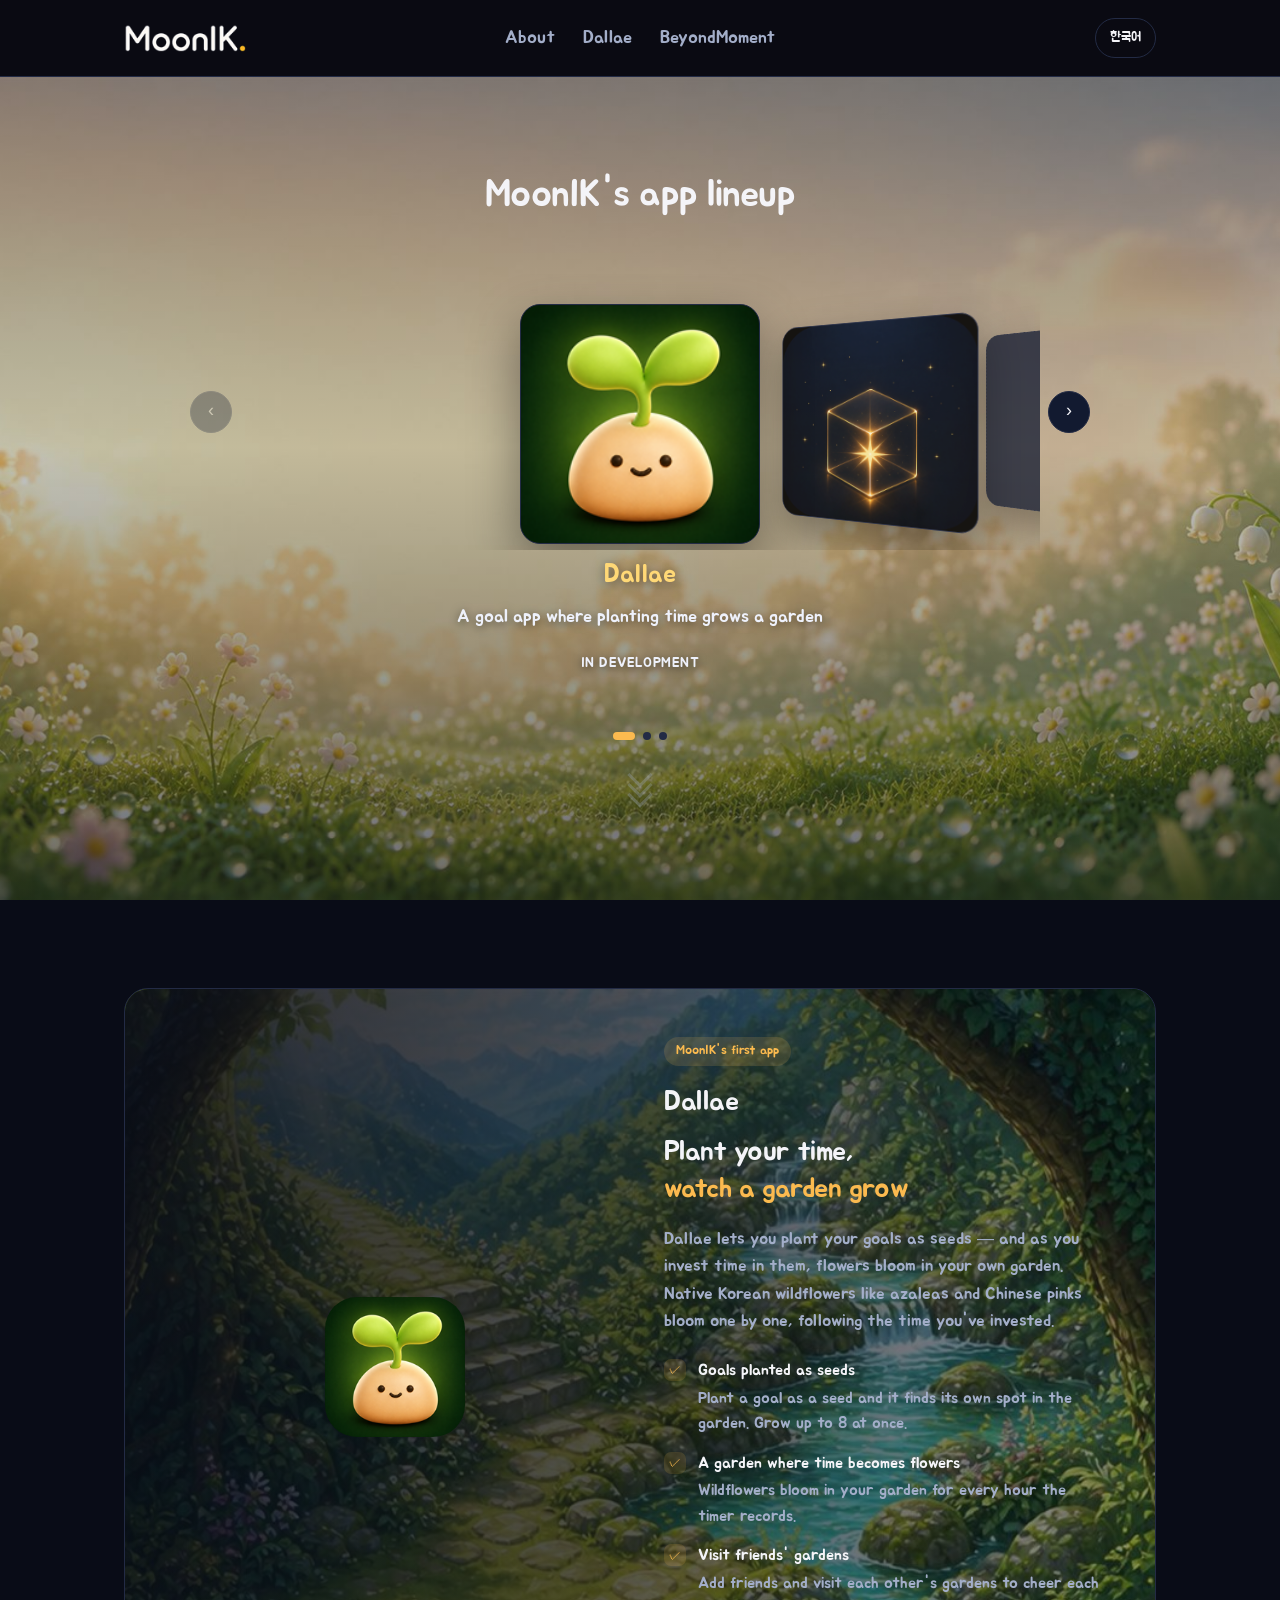
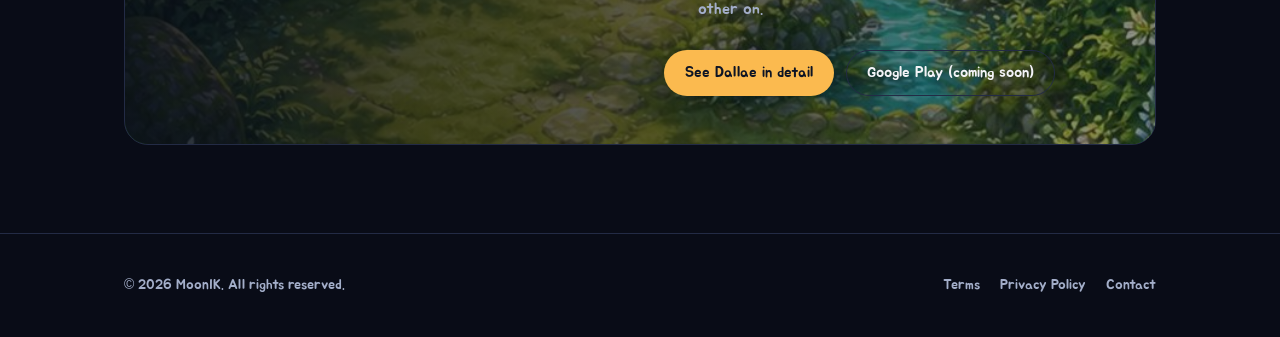
==== index.html @ 0f1bd92d "Play looping background video in the Dallae and BeyondMoment detail cards" ====
<!DOCTYPE html>
<html lang="ko">
<head>
<meta charset="UTF-8" />
<meta name="viewport" content="width=device-width, initial-scale=1.0" />
<title data-i18n-title="meta.title">MoonIK — 작은 순간이 오래 남도록</title>
<meta name="description" content="문익(MoonIK)는 사람들의 시간, 성장, 관계처럼 삶에서 소중한 것들을 위한 기술을 만듭니다. 첫 번째 서비스 '달래'를 만나보세요." data-i18n-content="meta.desc" />
<link rel="preconnect" href="https://fonts.googleapis.com" />
<link rel="preconnect" href="https://fonts.gstatic.com" crossorigin />
<link href="https://fonts.googleapis.com/css2?family=Jua&display=swap" rel="stylesheet" />
<link rel="stylesheet" href="styles.css?v=23" />
<link rel="icon" type="image/png" href="assets/favicon.png?v=2" />
<script src="i18n.js?v=7" defer></script>
</head>
<body>

<header>
  <div class="wrap">
    <nav>
      <a href="index.html" class="logo"><img src="assets/moonik-logo-nav.png" alt="MoonIK" /></a>
      <div class="nav-links">
        <a href="about.html" data-i18n="nav.about">회사 소개</a>
        <a href="dallae.html" data-i18n="nav.dallae">달래</a>
        <a href="beyondmoment.html" data-i18n="beyond.name">BeyondMoment</a>
      </div>
      <div class="nav-actions">
        <button id="lang-toggle" class="btn btn-ghost" onclick="moonikLang.toggle()">EN</button>
        <button class="nav-toggle" onclick="moonikNav.toggle()" aria-label="Menu">☰</button>
      </div>
    </nav>
  </div>
</header>

<main>
  <section id="apps">
    <div class="cf-bg cf-bg-dallae active" id="cfBgDallae"></div>
    <div class="cf-bg cf-bg-beyond" id="cfBgBeyond"></div>
    <div class="wrap">
      <div class="section-head">
        <h2 data-i18n="apps.title">MoonIK의 앱 라인업</h2>
      </div>
      <div class="cf-carousel" id="cfCarousel">
        <button class="cf-arrow cf-prev" id="cfPrev" aria-label="Previous">‹</button>
        <div class="cf-frame" id="cfFrame" tabindex="0">
          <div class="cf-track" id="cfTrack">
            <div class="cf-card" data-index="0" data-href="dallae.html">
              <img src="assets/dallae-icon.png" alt="달래" draggable="false" />
            </div>
            <div class="cf-card" data-index="1" data-href="beyondmoment.html">
              <img src="assets/beyondmoment-icon.png?v=2" alt="BeyondMoment" draggable="false" />
            </div>
            <div class="cf-card cf-card-soon" data-index="2">
              <span class="cf-q">?</span>
            </div>
          </div>
        </div>
        <button class="cf-arrow cf-next" id="cfNext" aria-label="Next">›</button>
      </div>

      <div class="cf-captions" id="cfCaptions">
        <div class="cf-caption active" data-index="0">
          <h4 data-i18n="dallae.name">달래</h4>
          <p data-i18n="dallae.tagline">시간을 심으면 정원이 자라는 목표 관리 앱</p>
          <span class="soon-tag" data-i18n="dallae.devStatus">개발 중</span>
        </div>
        <div class="cf-caption" data-index="1">
          <h4 data-i18n="beyond.name">BeyondMoment</h4>
          <p data-i18n="beyond.tagline">소중한 순간들을 타임라인으로 남기는 서비스</p>
          <span class="soon-tag" data-i18n="beyond.status">구상 중</span>
        </div>
        <div class="cf-caption" data-index="2">
          <h4 data-i18n="appcard2.title">다음 앱 준비 중</h4>
          <p data-i18n="appcard3.desc">더 많은 이야기로 곧 찾아뵐게요.</p>
          <span class="soon-tag">Coming Soon</span>
        </div>
      </div>

      <div class="cf-dots" id="cfDots">
        <button class="cf-dot active" data-index="0" aria-label="달래"></button>
        <button class="cf-dot" data-index="1" aria-label="BeyondMoment"></button>
        <button class="cf-dot" data-index="2" aria-label="Coming soon"></button>
      </div>

      <button class="cf-more" id="cfMore" aria-label="Scroll for more">
        <span></span><span></span><span></span>
      </button>
    </div>
  </section>

  <section id="dallae">
    <div class="wrap">
      <div class="flagship">
        <video class="flagship-bg-video" autoplay muted loop playsinline poster="assets/dallae-garden-bg.jpg">
          <source src="assets/dallae-main.mp4" type="video/mp4" />
        </video>
        <div class="flagship-visual">
          <img src="assets/dallae-icon.png" alt="달래 앱 아이콘" class="dallae-icon-float" style="width:140px; height:140px; border-radius:32px;" />
        </div>
        <div class="flagship-body">
          <span class="flagship-badge" data-i18n="dallae.badge">MoonIK의 첫 번째 앱</span>
          <h3 data-i18n="dallae.nameFull">달래</h3>
          <p class="flagship-headline" data-i18n="garden.headline">시간을 심으면<br /><span class="accent">정원이 자랍니다</span></p>
          <p class="desc" data-i18n="dallae.desc">달래는 이루고 싶은 목표를 씨앗으로 심고, 거기에 쏟은 시간만큼 나만의 정원에 꽃을 피우는 성장 앱입니다. 진달래, 패랭이꽃 같은 한국의 자생화가 내가 투자한 시간을 따라 하나씩 피어나요.</p>
          <div class="mini-features">
            <div class="mini-feature">
              <div class="dot">✓</div>
              <div data-i18n="feature1"><strong>씨앗으로 심는 목표</strong><span class="sub">목표를 씨앗으로 심고, 하위 목표로 가지를 뻗어나가며 정리해요.</span></div>
            </div>
            <div class="mini-feature">
              <div class="dot">✓</div>
              <div data-i18n="feature2"><strong>시간이 꽃이 되는 정원</strong><span class="sub">타이머로 기록한 시간만큼 나만의 정원에 자생화가 피어나요.</span></div>
            </div>
            <div class="mini-feature">
              <div class="dot">✓</div>
              <div data-i18n="feature3"><strong>친구의 정원 구경하기</strong><span class="sub">친구를 추가하고 서로의 성장 정원을 방문해 응원할 수 있어요.</span></div>
            </div>
          </div>
          <div class="hero-actions" style="justify-content:flex-start;">
            <a href="dallae.html" class="btn btn-primary" data-i18n="dallae.detailBtn">달래 자세히 보기</a>
            <a href="#" class="btn btn-ghost" data-i18n="dallae.playBtn">Google Play (준비 중)</a>
          </div>
        </div>
      </div>
    </div>
  </section>

  <section id="beyondmoment">
    <div class="wrap">
      <div class="flagship">
        <video class="flagship-bg-video" autoplay muted loop playsinline poster="assets/beyondmoment-bg.jpg?v=2">
          <source src="assets/beyondmoment-main.mp4" type="video/mp4" />
        </video>
        <div class="flagship-body">
          <span class="flagship-badge" data-i18n="beyond.badge">MoonIK의 두 번째 앱 · 구상 중</span>
          <h3 data-i18n="beyond.name">BeyondMoment</h3>
          <p class="flagship-headline" data-i18n="beyond.headline">순간들이 모여,<br /><span class="accent">하나의 인생이 됩니다</span></p>
          <p class="desc" data-i18n="beyond.desc">BeyondMoment는 살아가며 쌓아온 소중한 기억을 하나의 타임라인으로 엮고, 사람이 직접 확인한 중요한 기록을 블록체인 기술을 이용해 영원히 남기는 서비스를 구상하고 있습니다. 연인과 가족, 그리고 나 자신의 이야기가 시간이 지나도 사라지지 않도록 만듭니다.</p>
          <div class="mini-features">
            <div class="mini-feature">
              <div class="dot">✓</div>
              <div data-i18n="beyondFeature1"><strong>평생 쌓이는 타임라인</strong><span class="sub">연인, 가족, 나의 이야기가 하나의 타임라인으로 계속 이어져요.</span></div>
            </div>
            <div class="mini-feature">
              <div class="dot">✓</div>
              <div data-i18n="beyondFeature2"><strong>사람이 먼저 확인해요</strong><span class="sub">기록되기 전 사람이 검수해, 정말 의미 있는 기록만 남겨요.</span></div>
            </div>
            <div class="mini-feature">
              <div class="dot">✓</div>
              <div data-i18n="beyondFeature3"><strong>블록체인으로 영구 보존</strong><span class="sub">회사가 사라져도 기록은 사라지지 않도록 블록체인 기술로 남겨요.</span></div>
            </div>
          </div>
          <div class="hero-actions" style="justify-content:flex-start;">
            <a href="beyondmoment.html" class="btn btn-primary" data-i18n="beyond.detailBtn">BeyondMoment 자세히 보기</a>
            <a href="mailto:moonik.net@gmail.com" class="btn btn-ghost" data-i18n="beyond.cta1">소식 받아보기</a>
          </div>
        </div>
        <div class="flagship-visual" style="flex-direction: column; gap: 18px; padding: 28px;">
          <img src="assets/beyondmoment-icon.png?v=2" alt="BeyondMoment" style="width:72px; height:72px; border-radius:20px; flex-shrink:0; object-fit:cover;" />
          <div class="timeline-list" style="width:100%; max-width:280px; background:var(--bg); padding:2px 20px;">
            <div class="timeline-row" style="font-size:13px; padding:12px 0;"><span class="dot"></span><span data-i18n="beyondTimeline.item1">2026 — 우리가 처음 만난 날 ❤️</span></div>
            <div class="timeline-row" style="font-size:13px; padding:12px 0;"><span class="dot"></span><span data-i18n="beyondTimeline.item2">2029 — 결혼 💍</span></div>
            <div class="timeline-row final" style="font-size:13px; padding:12px 0;"><span class="dot"></span><span data-i18n="beyondTimeline.item5">2085 — We remember you.</span></div>
          </div>
        </div>
      </div>
    </div>
  </section>

</main>

<footer>
  <div class="wrap" style="display:flex; align-items:center; justify-content:space-between; flex-wrap:wrap; gap:12px; width:100%;">
    <span>© 2026 MoonIK. All rights reserved.</span>
    <div class="foot-links">
      <a href="#" data-i18n="footer.terms">이용약관</a>
      <a href="#" data-i18n="footer.privacy">개인정보처리방침</a>
      <a href="mailto:moonik.net@gmail.com" data-i18n="footer.contact">문의하기</a>
    </div>
  </div>
</footer>

<script>
  (function () {
    var carousel = document.getElementById('cfCarousel');
    if (!carousel) return;
    var frame = document.getElementById('cfFrame');
    var track = document.getElementById('cfTrack');
    var cards = Array.prototype.slice.call(track.querySelectorAll('.cf-card'));
    var captions = Array.prototype.slice.call(document.querySelectorAll('.cf-caption'));
    var dots = Array.prototype.slice.call(document.querySelectorAll('.cf-dot'));
    var prevBtn = document.getElementById('cfPrev');
    var nextBtn = document.getElementById('cfNext');
    var count = cards.length;

    var ROTATE = 42, DEPTH = 0.55, FALLOFF = 0.6, FADE = 0.12, GAP = 0.14;
    var pos = 0, target = 0, width = 0, raf = null, selected = 0;

    function clamp(p) { return Math.max(0, Math.min(count - 1, p)); }

    function paint() {
      if (!width) return;
      var pitch = width * (1 + GAP);
      cards.forEach(function (card, i) {
        var offset = i - pos;
        var distance = Math.abs(offset);
        var ramp = Math.pow(distance, FALLOFF);
        var tilt = Math.min(ROTATE * ramp, 82) * Math.sign(offset);
        card.style.transform =
          'translateX(calc(-50% + ' + (offset * pitch) + 'px)) ' +
          'translateZ(' + (-DEPTH * width * ramp) + 'px) rotateY(' + (-tilt) + 'deg)';
        card.style.opacity = String(Math.max(0, 1 - FADE * distance));
        card.style.zIndex = String(100 - Math.round(distance * 10));
      });
    }

    function updateUI() {
      captions.forEach(function (c) {
        c.classList.toggle('active', Number(c.getAttribute('data-index')) === selected);
      });
      dots.forEach(function (d, i) { d.classList.toggle('active', i === selected); });
      if (prevBtn) prevBtn.disabled = selected === 0;
      if (nextBtn) nextBtn.disabled = selected === count - 1;
      showPanel(selected);
      showBg(selected);
      if (moreBtn) moreBtn.classList.toggle('cf-more-hidden', !appPanels[selected]);
    }

    var appPanels = { 0: document.getElementById('dallae'), 1: document.getElementById('beyondmoment') };
    if (appPanels[0]) appPanels[0].classList.add('cf-fade', 'cf-visible');
    if (appPanels[1]) appPanels[1].classList.add('cf-fade');
    function showPanel(index) {
      Object.keys(appPanels).forEach(function (key) {
        var el = appPanels[key];
        if (el) el.classList.toggle('cf-visible', Number(key) === index);
      });
    }

    var bgLayers = { 0: document.getElementById('cfBgDallae'), 1: document.getElementById('cfBgBeyond') };
    function showBg(index) {
      Object.keys(bgLayers).forEach(function (key) {
        var el = bgLayers[key];
        if (el) el.classList.toggle('active', Number(key) === index);
      });
    }

    var moreBtn = document.getElementById('cfMore');
    if (moreBtn) {
      moreBtn.addEventListener('click', function () {
        var target = appPanels[selected];
        if (target) {
          target.scrollIntoView({ behavior: 'smooth', block: 'start' });
        } else {
          window.scrollBy({ top: window.innerHeight * 0.8, behavior: 'smooth' });
        }
      });
    }

    function settle(t) {
      target = clamp(t);
      var newSelected = Math.round(target);
      if (newSelected !== selected) { selected = newSelected; updateUI(); }
      if (raf !== null) cancelAnimationFrame(raf);
      function step() {
        var remaining = target - pos;
        if (Math.abs(remaining) < 0.001) { pos = target; paint(); raf = null; return; }
        pos += remaining * 0.18;
        paint();
        raf = requestAnimationFrame(step);
      }
      raf = requestAnimationFrame(step);
    }

    function goTo(index) { settle(index); }
    function nudge(by) { settle(Math.round(target) + by); }

    if (prevBtn) prevBtn.addEventListener('click', function () { nudge(-1); });
    if (nextBtn) nextBtn.addEventListener('click', function () { nudge(1); });
    dots.forEach(function (d, i) { d.addEventListener('click', function () { goTo(i); }); });

    var suppressNextClick = false;
    // Delegated on the frame, not per-card: a tilted side card's real
    // painted shape is a foreshortened quad, not its axis-aligned bounding
    // box, so a click/tap near its edge can land just outside any card
    // element (common on the smaller mobile layout). When that happens,
    // fall back to whichever card's actual rendered centre is nearest the
    // tap, instead of a generic "nudge one step" that can require several
    // taps to actually land on the card.
    frame.addEventListener('click', function (e) {
      if (suppressNextClick) { suppressNextClick = false; return; }
      var cardEl = e.target.closest && e.target.closest('.cf-card');
      var i = cardEl ? cards.indexOf(cardEl) : -1;
      if (i === -1) {
        var bestIndex = -1, bestDist = Infinity;
        cards.forEach(function (c, idx) {
          var r = c.getBoundingClientRect();
          var d = Math.abs(e.clientX - (r.left + r.width / 2));
          if (d < bestDist) { bestDist = d; bestIndex = idx; }
        });
        i = bestIndex;
      }
      if (i === -1) return;
      if (i === selected) {
        var href = cards[i].getAttribute('data-href');
        if (href) window.location.href = href;
      } else {
        goTo(i);
      }
    });

    frame.addEventListener('keydown', function (e) {
      if (e.key === 'ArrowLeft') nudge(-1);
      if (e.key === 'ArrowRight') nudge(1);
    });

    var drag = null;
    frame.addEventListener('pointerdown', function (e) {
      if (raf !== null) { cancelAnimationFrame(raf); raf = null; }
      // Capture is deferred to the first real move (see pointermove below) --
      // capturing here would route the click event to the frame instead of
      // whichever card is under the cursor, breaking click-to-navigate.
      target = pos;
      drag = { id: e.pointerId, x: e.clientX, startPos: pos, v: 0, t: performance.now(), moved: false };
    });
    frame.addEventListener('pointermove', function (e) {
      if (!drag || drag.id !== e.pointerId || !width) return;
      var pitch = width * (1 + GAP);
      var now = performance.now();
      var prevPos = pos;
      if (!drag.moved && Math.abs(e.clientX - drag.x) > 8) {
        drag.moved = true;
        frame.setPointerCapture(drag.id);
      }
      if (!drag.moved) return; // still within click tolerance; don't move the carousel yet
      pos = clamp(drag.startPos - (e.clientX - drag.x) / pitch);
      drag.v = (pos - prevPos) / Math.max(now - drag.t, 1) * 1000;
      drag.t = now;
      var newSelected = Math.round(pos);
      if (newSelected !== selected) { selected = newSelected; updateUI(); }
      paint();
    });
    function endDrag(e) {
      if (!drag || drag.id !== e.pointerId) return;
      var v = drag.v;
      var wasMoved = drag.moved;
      var startPos = drag.startPos;
      drag = null;
      if (wasMoved) {
        var carried = Math.max(-1, Math.min(1, v * 0.15));
        var targetPos = pos + carried;
        // A real tap on a touchscreen almost always carries a few px of
        // jitter, which is enough to cross the 8px threshold above and
        // mark this as "moved" -- but it shouldn't cross into a
        // different card. Only suppress the trailing click if the drag
        // actually changed which card would end up centered; otherwise
        // a normal tap on an already-centered card would silently do
        // nothing on mobile.
        if (Math.round(targetPos) !== Math.round(startPos)) {
          suppressNextClick = true;
        }
        settle(Math.round(targetPos));
      }
    }
    frame.addEventListener('pointerup', endDrag);
    frame.addEventListener('pointercancel', endDrag);

    function measure() {
      width = cards[0].offsetWidth;
      paint();
    }
    measure();
    window.addEventListener('resize', measure);
    if ('ResizeObserver' in window) new ResizeObserver(measure).observe(carousel);

    updateUI();
  })();
</script>

</body>
</html>
---- styles.css ----
:root {
  --bg: #090c17;
  --bg-soft: #121a30;
  --text: #f4f4f8;
  --text-dim: #a3aec9;
  --accent: #fbba4f;
  --accent-soft: #fbba4f26;
  --accent2: #7c93d6;
  --border: #232b45;
  --radius: 16px;
  font-family: "Jua", "Pretendard", "Apple SD Gothic Neo", -apple-system, BlinkMacSystemFont, "Segoe UI", Roboto, sans-serif;
}
* { box-sizing: border-box; margin: 0; padding: 0; }
html, body { background: var(--bg); color: var(--text); scroll-behavior: smooth; overflow-x: clip; }
body { line-height: 1.6; }
a { color: inherit; text-decoration: none; }
strong, b { font-weight: 400; }
img { max-width: 100%; display: block; }

.wrap { max-width: 1080px; margin: 0 auto; padding: 0 24px; }

header {
  position: sticky; top: 0; z-index: 10;
  background: rgba(11,11,18,0.85);
  backdrop-filter: blur(8px);
  border-bottom: 1px solid var(--border);
}
nav {
  display: grid; grid-template-columns: 1fr auto 1fr; align-items: center; gap: 16px;
  padding: 18px 0;
  position: relative;
}
.logo { justify-self: start; font-weight: 400; font-size: 20px; letter-spacing: -0.02em; display: flex; align-items: center; gap: 8px; }
.logo span { color: var(--accent); }
.logo img { height: 28px; width: auto; display: block; }
.nav-links { justify-self: center; display: flex; gap: 28px; font-size: 18px; color: var(--text-dim); }
.nav-links a:hover { color: var(--text); }
.nav-links a.nav-active { color: var(--accent); font-size: 21px; }
.nav-toggle {
  display: none;
  flex: 0 0 auto;
  background: none; border: 1px solid var(--border); border-radius: 10px;
  color: var(--text); font-size: 18px; line-height: 1;
  width: 38px; height: 38px; align-items: center; justify-content: center;
  cursor: pointer; font-family: inherit;
}
.nav-actions { justify-self: end; display: flex; align-items: center; gap: 10px; flex: 0 0 auto; }
#lang-toggle { padding: 8px 14px; font-size: 13px; flex: 0 0 auto; height: 40px; }
.nav-back { height: 40px; }
.btn {
  display: inline-flex; align-items: center; gap: 8px;
  padding: 10px 20px; border-radius: 999px;
  font-size: 15px; font-weight: 400;
  font-family: inherit;
  border: 1px solid transparent;
  background: none;
  cursor: pointer;
}
.btn-primary { background: var(--accent); color: #0d1424; }
.btn-primary:hover { opacity: 0.9; }
.btn-ghost { border-color: var(--border); color: var(--text); }
.btn-ghost:hover { border-color: var(--accent); }

.hero {
  padding: 120px 0 90px;
  text-align: center;
}
.badge {
  display: inline-block; margin-bottom: 24px;
  padding: 6px 14px; border-radius: 999px;
  background: var(--accent-soft); color: var(--accent);
  font-size: 14px; font-weight: 400;
}
.hero h1 {
  font-size: clamp(32px, 6vw, 56px);
  font-weight: 400; letter-spacing: -0.03em;
  margin-bottom: 20px;
}
.hero h1 .accent { color: var(--accent); }
.page-title { font-size: 34px; font-weight: 400; color: var(--text); margin-bottom: 16px; }
.hero p {
  max-width: 560px; margin: 0 auto 36px;
  color: var(--text-dim); font-size: 19px;
}
.hero-actions { display: flex; gap: 12px; justify-content: center; flex-wrap: wrap; }
.btn-lg { padding: 14px 28px; font-size: 16px; }

section { padding: 88px 0; }
.section-head { text-align: center; max-width: 560px; margin: 0 auto 48px; }
.section-head .eyebrow {
  color: var(--accent); font-weight: 400; font-size: 14px;
  text-transform: uppercase; letter-spacing: 0.08em; margin-bottom: 12px; display: block;
}
.section-head h2 { font-size: clamp(26px, 4.4vw, 38px); font-weight: 400; letter-spacing: -0.02em; margin-bottom: 12px; }
.section-head p { color: var(--text-dim); font-size: 18px; }

/* Flagship app card */
.flagship {
  position: relative;
  display: grid; grid-template-columns: 1fr 1fr; gap: 48px; align-items: center;
  border: 1px solid var(--border);
  border-radius: 24px; padding: 48px;
  overflow: hidden;
  background-size: cover; background-position: center;
}
.flagship::before {
  content: ""; position: absolute; inset: 0; z-index: 1;
  background: linear-gradient(100deg, rgba(9,12,23,0.88) 0%, rgba(9,12,23,0.72) 45%, rgba(9,12,23,0.42) 100%);
}
.flagship > .flagship-visual, .flagship > .flagship-body { position: relative; z-index: 2; }
.flagship-bg-video {
  position: absolute; inset: 0; width: 100%; height: 100%;
  object-fit: cover; z-index: 0;
}
#dallae .flagship { background-image: url("assets/dallae-garden-bg.jpg"); }
#beyondmoment .flagship { background-image: url("assets/beyondmoment-bg.jpg?v=2"); }
.flagship-visual {
  height: 320px; border-radius: 18px;
  display: flex; align-items: center; justify-content: center;
  color: var(--text-dim); font-size: 15px;
  overflow: hidden;
}
.app-icon {
  width: 56px; height: 56px; border-radius: 16px;
  background: linear-gradient(135deg, var(--accent), var(--accent2));
  display: flex; align-items: center; justify-content: center;
  font-weight: 400; font-size: 22px; color: #0b0b12;
  margin-bottom: 20px;
}
.flagship-badge {
  display: inline-block; margin-bottom: 14px;
  padding: 4px 12px; border-radius: 999px;
  background: var(--accent-soft); color: var(--accent);
  font-size: 13px; font-weight: 400;
}
.flagship-body h3 { font-size: 28px; font-weight: 400; margin-bottom: 10px; letter-spacing: -0.01em; color: var(--text); }
.flagship-body .tagline { color: var(--accent2); font-weight: 400; font-size: 17px; margin-bottom: 16px; }
.flagship-headline { font-size: 28px; font-weight: 400; line-height: 1.3; letter-spacing: -0.02em; margin: 0 0 18px; }
.flagship-headline .accent { color: var(--accent); }
.flagship-body p.desc { color: var(--text-dim); font-size: 17px; margin-bottom: 24px; }

.mini-features { display: flex; flex-direction: column; gap: 14px; margin-bottom: 28px; }
.mini-feature { display: flex; gap: 12px; align-items: flex-start; font-size: 16px; }
.mini-feature .dot {
  width: 22px; height: 22px; border-radius: 7px; flex-shrink: 0;
  background: var(--accent-soft); color: var(--accent);
  display: flex; align-items: center; justify-content: center; font-size: 12px; margin-top: 1px;
}
.mini-feature strong { display: block; margin-bottom: 2px; }
.mini-feature span.sub { color: var(--text-dim); }

/* Apps grid */
.apps-grid {
  display: grid; grid-template-columns: repeat(3, 1fr); gap: 20px;
}
.app-card {
  background: var(--bg-soft); border: 1px solid var(--border);
  border-radius: var(--radius); padding: 28px;
  display: flex; flex-direction: column; gap: 6px;
}
.app-card.soon { opacity: 0.6; border-style: dashed; }
.app-card .app-icon-sm {
  width: 64px; height: 64px; border-radius: 18px;
  background: var(--accent-soft); color: var(--accent);
  display: flex; align-items: center; justify-content: center;
  font-size: 30px; font-weight: 400; margin-bottom: 16px;
}
.app-card h4 { font-size: 22px; font-weight: 400; }
.app-card p { color: var(--text-dim); font-size: 15px; }
.soon-tag {
  display: inline-block; margin-top: 10px;
  font-size: 14px; font-weight: 400; letter-spacing: 0.04em;
  color: var(--text-dim); text-transform: uppercase;
}

/* Coverflow app carousel */
.cf-carousel {
  --cf-card: clamp(150px, 30vw, 240px);
  position: relative; max-width: 900px; margin: 0 auto; display: flex; align-items: center; gap: 8px;
}
.cf-frame {
  flex: 1 1 auto; overflow: hidden; padding: 30px 0 6px;
  cursor: grab; outline: none; touch-action: pan-y;
  perspective: calc(var(--cf-card) * 3);
}
.cf-frame:active { cursor: grabbing; }
.cf-track {
  position: relative; height: var(--cf-card);
  transform-style: preserve-3d;
}
.cf-card {
  position: absolute; left: 50%; top: 0;
  width: var(--cf-card); aspect-ratio: 1 / 1;
  border-radius: 20px; overflow: hidden;
  background: var(--bg-soft); border: 1px solid var(--border);
  box-shadow: 0 20px 50px rgba(0,0,0,0.4);
  will-change: transform; cursor: pointer;
  display: flex; align-items: center; justify-content: center;
}
.cf-card img { width: 100%; height: 100%; object-fit: cover; user-select: none; pointer-events: none; }
.cf-card-soon { border-style: dashed; opacity: 0.75; }
.cf-card-soon .cf-q { font-size: calc(var(--cf-card) * 0.26); color: var(--text-dim); }
.cf-arrow {
  flex: 0 0 auto; width: 42px; height: 42px; border-radius: 50%;
  border: 1px solid var(--border); background: var(--bg-soft); color: var(--text);
  font-size: 18px; font-family: inherit; cursor: pointer;
  display: flex; align-items: center; justify-content: center; z-index: 200;
}
.cf-arrow:hover:not(:disabled) { border-color: var(--accent); color: var(--accent); }
.cf-arrow:disabled { opacity: 0.3; cursor: default; }
.cf-captions {
  position: relative; max-width: 460px; margin: 4px auto 0; text-align: center; min-height: 118px;
}
html[lang="en"] .cf-captions {
  min-height: 160px;
}
.cf-caption {
  position: absolute; inset: 0;
  opacity: 0; transform: translateY(6px); transition: opacity 0.35s, transform 0.35s;
  pointer-events: none;
}
.cf-caption.active { opacity: 1; transform: none; pointer-events: auto; }
.cf-caption h4 { font-size: 26px; font-weight: 400; margin-bottom: 8px; color: #ffd876; text-shadow: 0 2px 12px rgba(0,0,0,0.5); }
.cf-caption p { font-size: 18px; color: #eef1fb; margin-bottom: 10px; text-shadow: 0 2px 10px rgba(0,0,0,0.5); }
.cf-captions .soon-tag { color: #eef1fb; text-shadow: 0 2px 8px rgba(0,0,0,0.55); }
.cf-dots { display: flex; align-items: center; justify-content: center; gap: 8px; margin-top: 18px; }
.cf-dot {
  width: 8px; height: 8px; border-radius: 999px; background: var(--border);
  border: none; padding: 0; cursor: pointer; transition: width 0.3s, background 0.3s;
}
.cf-dot.active { background: var(--accent); width: 22px; }
.cf-more {
  display: flex; flex-direction: column; align-items: center; gap: 0;
  margin: 26px auto 0; padding: 8px; background: none; border: none; cursor: pointer;
}
.cf-more span {
  width: 18px; height: 18px; margin-top: -8px;
  border-right: 3px solid var(--text-dim); border-bottom: 3px solid var(--text-dim);
  transform: rotate(45deg);
  opacity: 0.3;
  animation: cf-more-bounce 1.6s ease-in-out infinite;
}
.cf-more span:nth-child(1) { animation-delay: 0s; }
.cf-more span:nth-child(2) { animation-delay: 0.15s; }
.cf-more span:nth-child(3) { animation-delay: 0.3s; }
.cf-more:hover span { border-color: var(--accent); }
.cf-more-hidden { display: none; }
@keyframes cf-more-bounce {
  0%, 100% { opacity: 0.25; transform: translateY(0) rotate(45deg); }
  50% { opacity: 1; transform: translateY(5px) rotate(45deg); }
}
#apps { position: relative; overflow: hidden; }
#apps > .wrap { position: relative; z-index: 1; }
.cf-bg {
  position: absolute; inset: 0;
  background-size: cover; background-position: center;
  opacity: 0;
  transition: opacity 0.9s ease;
  z-index: 0;
}
.cf-bg::after {
  content: ""; position: absolute; inset: 0;
  background: linear-gradient(180deg, rgba(9,12,23,0.46) 0%, rgba(9,12,23,0.24) 45%, rgba(9,12,23,0.6) 100%);
}
.cf-bg.active { opacity: 1; }
.cf-bg-dallae { background-image: url("assets/dallae-hero-bg.jpg"); }
.cf-bg-beyond { background-image: url("assets/beyondmoment-bg.jpg?v=2"); }

#dallae.cf-fade, #beyondmoment.cf-fade {
  box-sizing: border-box;
  overflow: hidden;
  max-height: 0;
  padding-top: 0;
  padding-bottom: 0;
  opacity: 0;
  transform: translateY(24px);
  transition: opacity 0.5s ease, transform 0.5s ease, max-height 0.6s ease, padding 0.6s ease;
}
#dallae.cf-fade.cf-visible, #beyondmoment.cf-fade.cf-visible {
  max-height: 3000px;
  padding-top: 88px;
  padding-bottom: 88px;
  opacity: 1;
  transform: none;
}
@media (max-width: 780px) {
  .cf-arrow { display: none; }
}

/* Feature cards (used on detail pages) */
.features {
  display: grid; grid-template-columns: repeat(3, 1fr); gap: 20px;
}
.feature-card {
  background: var(--bg-soft); border: 1px solid var(--border);
  border-radius: var(--radius); padding: 28px;
}
.feature-icon {
  width: 44px; height: 44px; border-radius: 12px;
  background: var(--accent-soft); color: var(--accent);
  display: flex; align-items: center; justify-content: center;
  font-size: 20px; margin-bottom: 18px;
}
.feature-card h3 { font-size: 19px; font-weight: 400; margin-bottom: 8px; }
.feature-card p { color: var(--text-dim); font-size: 16px; }

/* Step flow (used on detail pages) */
.steps {
  display: grid; grid-template-columns: repeat(4, 1fr); gap: 24px;
}
.step { text-align: center; }
.step-num {
  width: 40px; height: 40px; border-radius: 50%;
  border: 1px solid var(--accent); color: var(--accent);
  display: flex; align-items: center; justify-content: center;
  font-weight: 400; margin: 0 auto 16px;
}
.step h3 { font-size: 18px; font-weight: 400; margin-bottom: 8px; }
.step p { color: var(--text-dim); font-size: 16px; }

.about {
  text-align: center; max-width: 640px; margin: 0 auto;
}
.about p { color: var(--text-dim); font-size: 18px; }

.cta {
  text-align: center;
  background: linear-gradient(135deg, #7c6cff22, #38e0d022);
  border: 1px solid var(--border);
  border-radius: 24px;
  padding: 72px 24px;
}
.cta h2 { font-size: clamp(26px, 4.4vw, 38px); font-weight: 400; margin-bottom: 12px; }
.cta p { color: var(--text-dim); font-size: 18px; margin-bottom: 28px; }

.timeline-list {
  max-width: 640px; margin: 0 auto;
  background: var(--bg-soft); border: 1px solid var(--border);
  border-radius: 18px; padding: 4px 28px;
}
.timeline-row {
  display: flex; align-items: flex-start; gap: 14px;
  padding: 16px 0; border-bottom: 1px solid var(--border);
  font-size: 17px;
}
.timeline-row:last-child { border-bottom: none; }
.timeline-row .dot {
  width: 8px; height: 8px; border-radius: 50%; background: var(--accent);
  flex-shrink: 0; margin-top: 7px;
}
.timeline-row.final { color: var(--text-dim); font-style: italic; }
.timeline-row.final .dot { background: var(--accent2); }
.timeline-row .note {
  display: block; font-size: 13px; color: var(--text-dim);
  margin-top: 4px; font-style: normal;
}

@keyframes dallae-float {
  0%, 100% { transform: translateY(0) rotate(-1deg); }
  50% { transform: translateY(-12px) rotate(1deg); }
}
.dallae-icon-float { animation: dallae-float 3.4s ease-in-out infinite; }
@media (prefers-reduced-motion: reduce) {
  .dallae-icon-float { animation: none; }
}

footer {
  border-top: 1px solid var(--border);
  padding: 40px 0; color: var(--text-dim); font-size: 14px;
  display: flex; align-items: center; justify-content: space-between; flex-wrap: wrap; gap: 12px;
}
footer .foot-links { display: flex; gap: 20px; }
footer a:hover { color: var(--text); }

@media (max-width: 780px) {
  nav { display: flex; justify-content: space-between; }
  .nav-toggle { display: flex; }
  .nav-cta { display: none; }
  .logo { font-size: 17px; gap: 4px; }
  .nav-actions { gap: 6px; }
  #lang-toggle { padding: 6px 10px; font-size: 12px; height: 32px; }
  .nav-back { padding: 6px 10px; font-size: 12px; height: 32px; }
  .nav-links {
    display: none;
    position: absolute; top: 100%; left: 0; right: 0;
    flex-direction: column; gap: 0;
    background: var(--bg-soft); border-bottom: 1px solid var(--border);
    padding: 4px 24px 12px;
  }
  .nav-links.open { display: flex; }
  .nav-links a { padding: 12px 0; border-top: 1px solid var(--border); }
  .flagship { grid-template-columns: 1fr; padding: 28px; }
  .flagship::before {
    background: linear-gradient(180deg, rgba(9,12,23,0.5) 0%, rgba(9,12,23,0.72) 55%, rgba(9,12,23,0.9) 100%);
  }
  #beyondmoment .flagship-visual { order: -1; }
  .apps-grid { grid-template-columns: 1fr; }
  .features { grid-template-columns: 1fr; }
  .steps { grid-template-columns: repeat(2, 1fr); }
  .hero { padding: 88px 0 64px; }
  html[lang="en"] .cf-captions { min-height: 190px; }
}
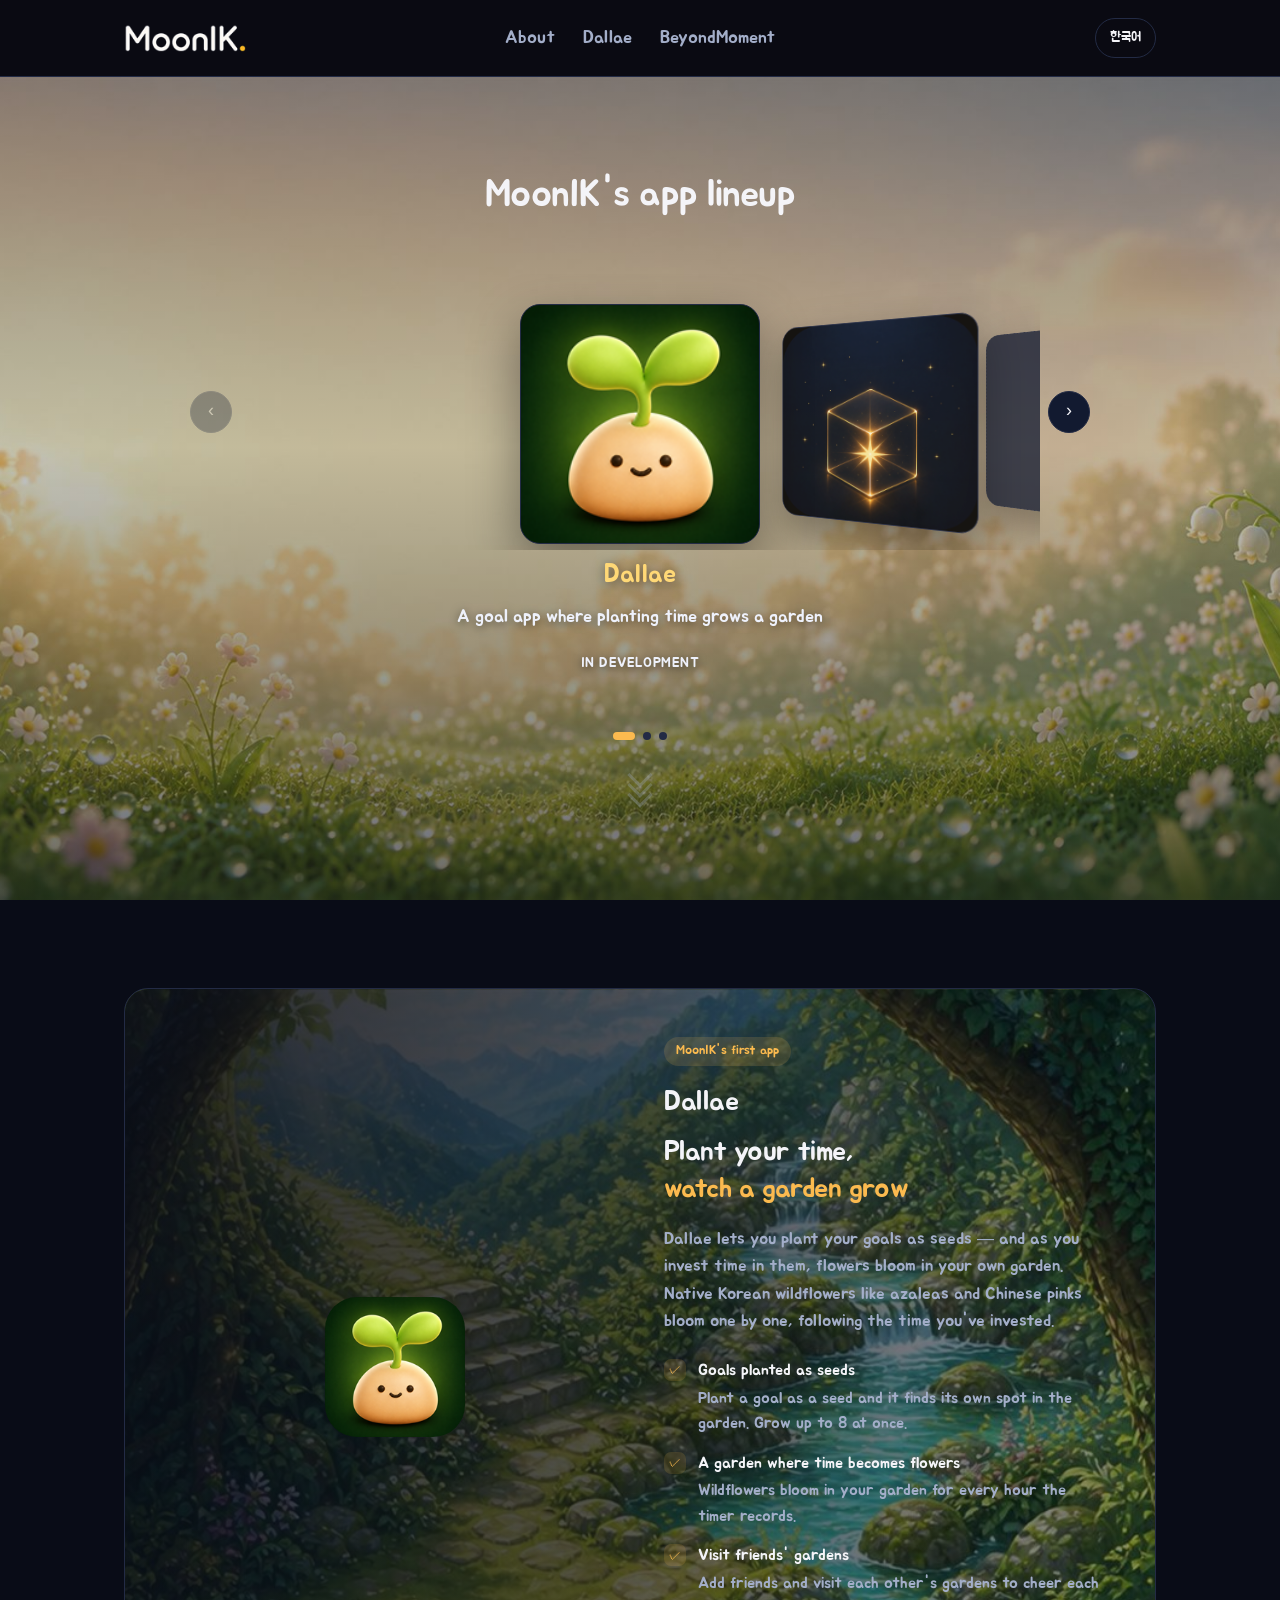
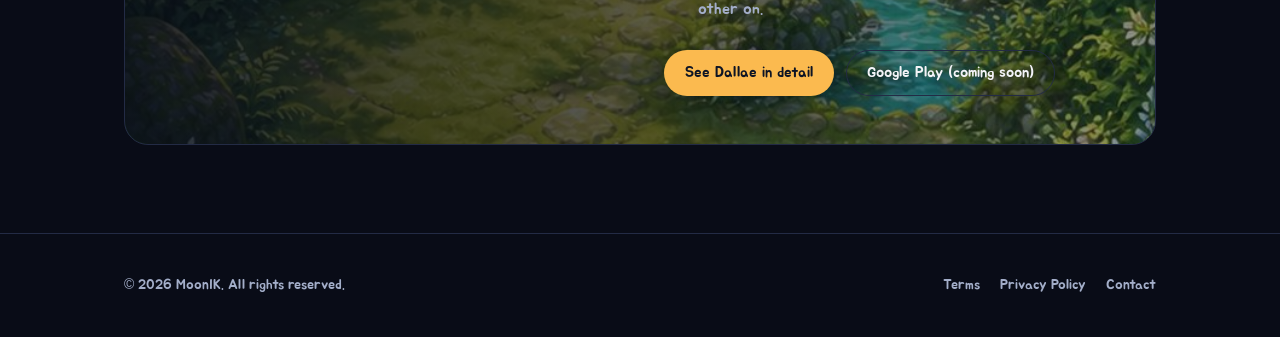
==== commit 74899ad8: "Move background video to the carousel section instead of the detail cards" ====
--- a/index.html
+++ b/index.html
@@ -8,7 +8,7 @@
 <link rel="preconnect" href="https://fonts.googleapis.com" />
 <link rel="preconnect" href="https://fonts.gstatic.com" crossorigin />
 <link href="https://fonts.googleapis.com/css2?family=Jua&display=swap" rel="stylesheet" />
-<link rel="stylesheet" href="styles.css?v=23" />
+<link rel="stylesheet" href="styles.css?v=24" />
 <link rel="icon" type="image/png" href="assets/favicon.png?v=2" />
 <script src="i18n.js?v=7" defer></script>
 </head>
@@ -33,8 +33,16 @@
 
 <main>
   <section id="apps">
-    <div class="cf-bg cf-bg-dallae active" id="cfBgDallae"></div>
-    <div class="cf-bg cf-bg-beyond" id="cfBgBeyond"></div>
+    <div class="cf-bg cf-bg-dallae active" id="cfBgDallae">
+      <video autoplay muted loop playsinline poster="assets/dallae-hero-bg.jpg">
+        <source src="assets/dallae-main.mp4" type="video/mp4" />
+      </video>
+    </div>
+    <div class="cf-bg cf-bg-beyond" id="cfBgBeyond">
+      <video autoplay muted loop playsinline poster="assets/beyondmoment-bg.jpg?v=2">
+        <source src="assets/beyondmoment-main.mp4" type="video/mp4" />
+      </video>
+    </div>
     <div class="wrap">
       <div class="section-head">
         <h2 data-i18n="apps.title">MoonIK의 앱 라인업</h2>
@@ -90,9 +98,6 @@
   <section id="dallae">
     <div class="wrap">
       <div class="flagship">
-        <video class="flagship-bg-video" autoplay muted loop playsinline poster="assets/dallae-garden-bg.jpg">
-          <source src="assets/dallae-main.mp4" type="video/mp4" />
-        </video>
         <div class="flagship-visual">
           <img src="assets/dallae-icon.png" alt="달래 앱 아이콘" class="dallae-icon-float" style="width:140px; height:140px; border-radius:32px;" />
         </div>
@@ -127,9 +132,6 @@
   <section id="beyondmoment">
     <div class="wrap">
       <div class="flagship">
-        <video class="flagship-bg-video" autoplay muted loop playsinline poster="assets/beyondmoment-bg.jpg?v=2">
-          <source src="assets/beyondmoment-main.mp4" type="video/mp4" />
-        </video>
         <div class="flagship-body">
           <span class="flagship-badge" data-i18n="beyond.badge">MoonIK의 두 번째 앱 · 구상 중</span>
           <h3 data-i18n="beyond.name">BeyondMoment</h3>
--- a/styles.css
+++ b/styles.css
@@ -104,14 +104,10 @@
   background-size: cover; background-position: center;
 }
 .flagship::before {
-  content: ""; position: absolute; inset: 0; z-index: 1;
+  content: ""; position: absolute; inset: 0; z-index: 0;
   background: linear-gradient(100deg, rgba(9,12,23,0.88) 0%, rgba(9,12,23,0.72) 45%, rgba(9,12,23,0.42) 100%);
 }
-.flagship > .flagship-visual, .flagship > .flagship-body { position: relative; z-index: 2; }
-.flagship-bg-video {
-  position: absolute; inset: 0; width: 100%; height: 100%;
-  object-fit: cover; z-index: 0;
-}
+.flagship > * { position: relative; z-index: 1; }
 #dallae .flagship { background-image: url("assets/dallae-garden-bg.jpg"); }
 #beyondmoment .flagship { background-image: url("assets/beyondmoment-bg.jpg?v=2"); }
 .flagship-visual {
@@ -257,6 +253,11 @@
   opacity: 0;
   transition: opacity 0.9s ease;
   z-index: 0;
+}
+.cf-bg video {
+  position: absolute; inset: 0;
+  width: 100%; height: 100%;
+  object-fit: cover;
 }
 .cf-bg::after {
   content: ""; position: absolute; inset: 0;
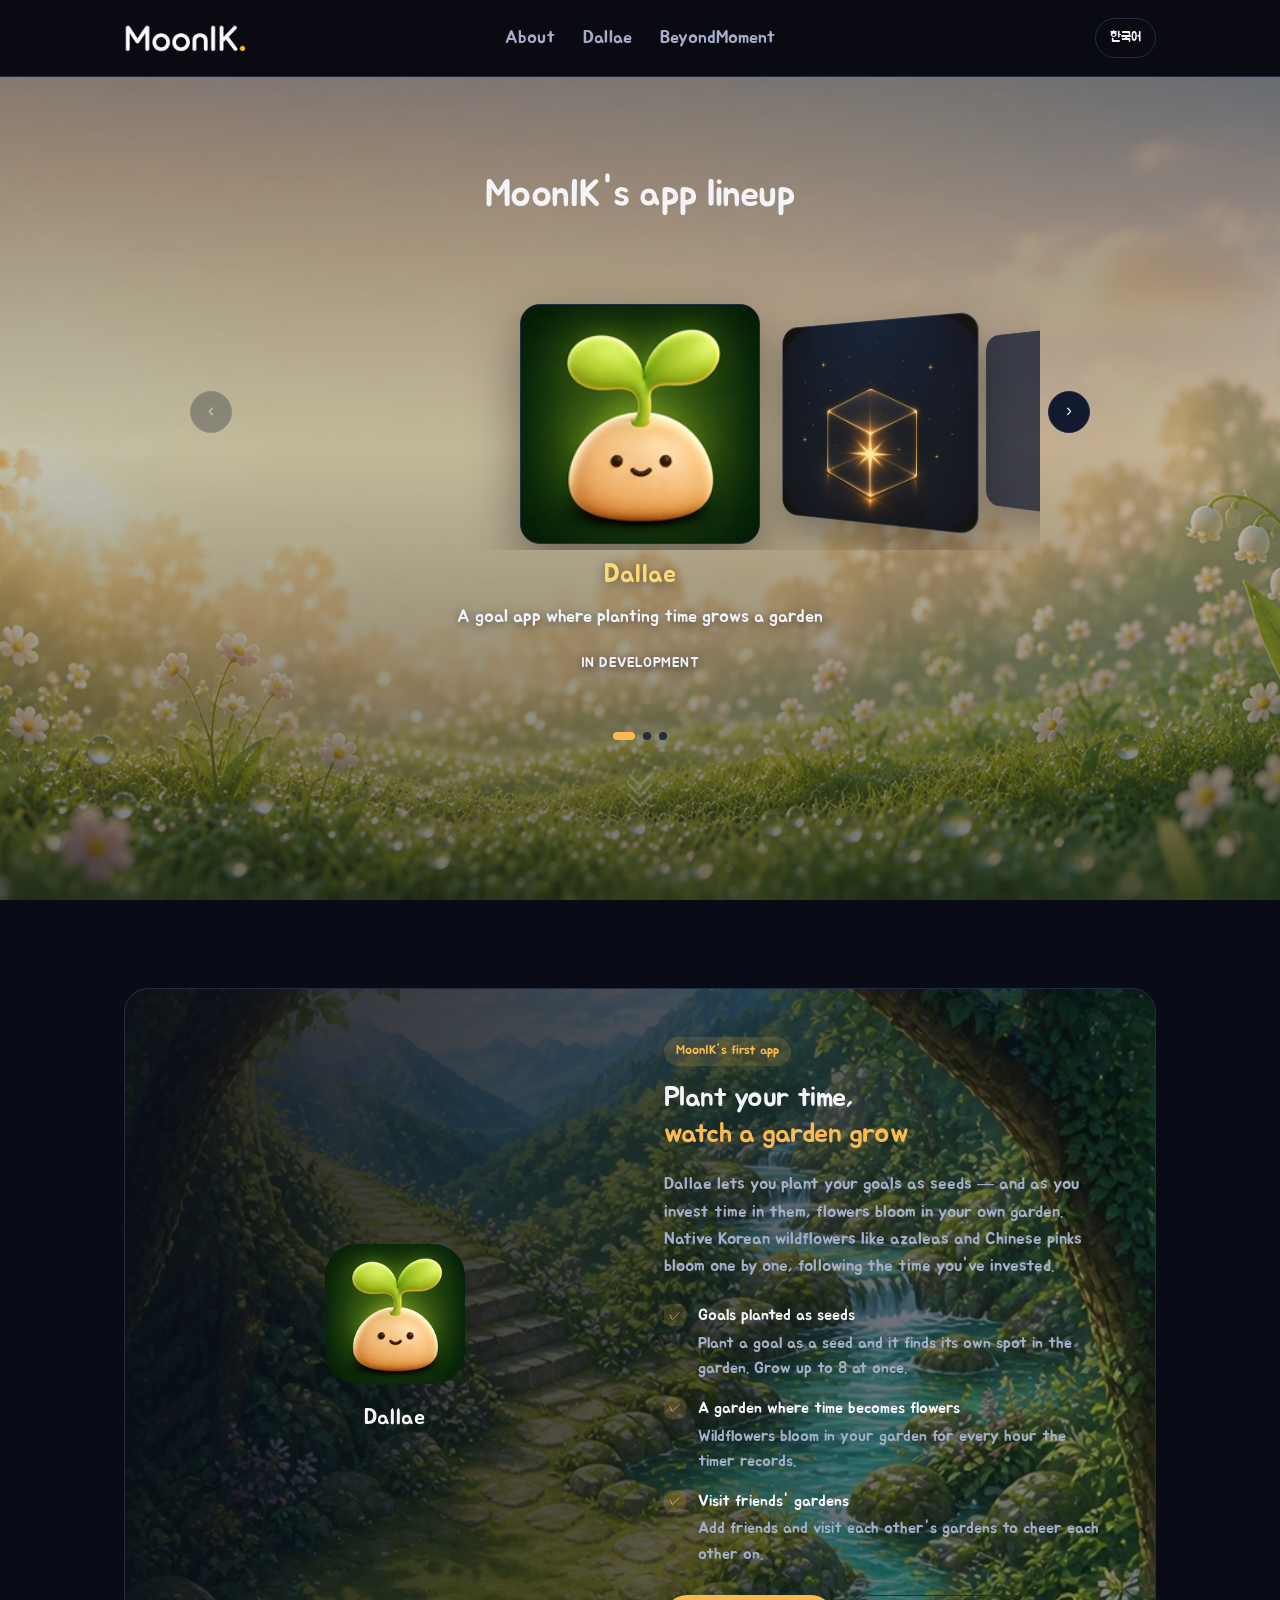
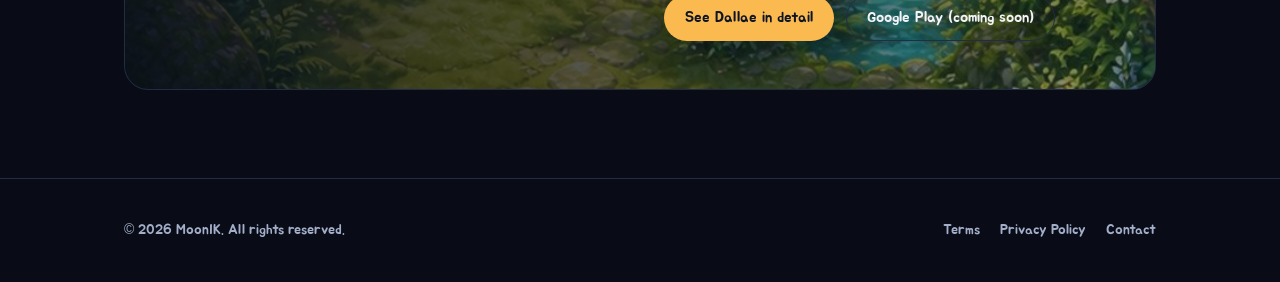
==== commit 3f8b208d: "Show app name under the icon and remove the duplicate heading from body text" ====
--- a/index.html
+++ b/index.html
@@ -8,9 +8,9 @@
 <link rel="preconnect" href="https://fonts.googleapis.com" />
 <link rel="preconnect" href="https://fonts.gstatic.com" crossorigin />
 <link href="https://fonts.googleapis.com/css2?family=Jua&display=swap" rel="stylesheet" />
-<link rel="stylesheet" href="styles.css?v=24" />
+<link rel="stylesheet" href="styles.css?v=25" />
 <link rel="icon" type="image/png" href="assets/favicon.png?v=2" />
-<script src="i18n.js?v=7" defer></script>
+<script src="i18n.js?v=9" defer></script>
 </head>
 <body>
 
@@ -98,12 +98,12 @@
   <section id="dallae">
     <div class="wrap">
       <div class="flagship">
-        <div class="flagship-visual">
+        <div class="flagship-visual" style="flex-direction: column; gap: 16px;">
           <img src="assets/dallae-icon.png" alt="달래 앱 아이콘" class="dallae-icon-float" style="width:140px; height:140px; border-radius:32px;" />
+          <h4 class="flagship-visual-name" data-i18n="dallae.name">달래</h4>
         </div>
         <div class="flagship-body">
           <span class="flagship-badge" data-i18n="dallae.badge">MoonIK의 첫 번째 앱</span>
-          <h3 data-i18n="dallae.nameFull">달래</h3>
           <p class="flagship-headline" data-i18n="garden.headline">시간을 심으면<br /><span class="accent">정원이 자랍니다</span></p>
           <p class="desc" data-i18n="dallae.desc">달래는 이루고 싶은 목표를 씨앗으로 심고, 거기에 쏟은 시간만큼 나만의 정원에 꽃을 피우는 성장 앱입니다. 진달래, 패랭이꽃 같은 한국의 자생화가 내가 투자한 시간을 따라 하나씩 피어나요.</p>
           <div class="mini-features">
@@ -134,7 +134,6 @@
       <div class="flagship">
         <div class="flagship-body">
           <span class="flagship-badge" data-i18n="beyond.badge">MoonIK의 두 번째 앱 · 구상 중</span>
-          <h3 data-i18n="beyond.name">BeyondMoment</h3>
           <p class="flagship-headline" data-i18n="beyond.headline">순간들이 모여,<br /><span class="accent">하나의 인생이 됩니다</span></p>
           <p class="desc" data-i18n="beyond.desc">BeyondMoment는 살아가며 쌓아온 소중한 기억을 하나의 타임라인으로 엮고, 사람이 직접 확인한 중요한 기록을 블록체인 기술을 이용해 영원히 남기는 서비스를 구상하고 있습니다. 연인과 가족, 그리고 나 자신의 이야기가 시간이 지나도 사라지지 않도록 만듭니다.</p>
           <div class="mini-features">
@@ -156,12 +155,13 @@
             <a href="mailto:moonik.net@gmail.com" class="btn btn-ghost" data-i18n="beyond.cta1">소식 받아보기</a>
           </div>
         </div>
-        <div class="flagship-visual" style="flex-direction: column; gap: 18px; padding: 28px;">
-          <img src="assets/beyondmoment-icon.png?v=2" alt="BeyondMoment" style="width:72px; height:72px; border-radius:20px; flex-shrink:0; object-fit:cover;" />
-          <div class="timeline-list" style="width:100%; max-width:280px; background:var(--bg); padding:2px 20px;">
-            <div class="timeline-row" style="font-size:13px; padding:12px 0;"><span class="dot"></span><span data-i18n="beyondTimeline.item1">2026 — 우리가 처음 만난 날 ❤️</span></div>
-            <div class="timeline-row" style="font-size:13px; padding:12px 0;"><span class="dot"></span><span data-i18n="beyondTimeline.item2">2029 — 결혼 💍</span></div>
-            <div class="timeline-row final" style="font-size:13px; padding:12px 0;"><span class="dot"></span><span data-i18n="beyondTimeline.item5">2085 — We remember you.</span></div>
+        <div class="flagship-visual" style="flex-direction: column; gap: 16px; padding: 28px; height: auto;">
+          <img src="assets/beyondmoment-icon.png?v=2" alt="BeyondMoment" style="width:140px; height:140px; border-radius:32px; flex-shrink:0; object-fit:cover;" />
+          <h4 class="flagship-visual-name" data-i18n="beyond.name">BeyondMoment</h4>
+          <div class="timeline-list" style="width:100%; max-width:340px; background:var(--bg); padding:2px 24px;">
+            <div class="timeline-row" style="font-size:16px; padding:15px 0;"><span class="dot"></span><span data-i18n="beyondTimeline.item1">2026 — 우리가 처음 만난 날 ❤️</span></div>
+            <div class="timeline-row" style="font-size:16px; padding:15px 0;"><span class="dot"></span><span data-i18n="beyondTimeline.item2">2029 — 결혼 💍</span></div>
+            <div class="timeline-row final" style="font-size:16px; padding:15px 0;"><span class="dot"></span><span data-i18n="beyondTimeline.item5">2085 — We remember you.</span></div>
           </div>
         </div>
       </div>
@@ -174,8 +174,8 @@
   <div class="wrap" style="display:flex; align-items:center; justify-content:space-between; flex-wrap:wrap; gap:12px; width:100%;">
     <span>© 2026 MoonIK. All rights reserved.</span>
     <div class="foot-links">
-      <a href="#" data-i18n="footer.terms">이용약관</a>
-      <a href="#" data-i18n="footer.privacy">개인정보처리방침</a>
+      <a href="terms.html" data-i18n="footer.terms">이용약관</a>
+      <a href="privacy.html" data-i18n="footer.privacy">개인정보처리방침</a>
       <a href="mailto:moonik.net@gmail.com" data-i18n="footer.contact">문의하기</a>
     </div>
   </div>
--- a/styles.css
+++ b/styles.css
@@ -116,6 +116,7 @@
   color: var(--text-dim); font-size: 15px;
   overflow: hidden;
 }
+.flagship-visual-name { font-size: 22px; font-weight: 400; color: var(--text); text-align: center; }
 .app-icon {
   width: 56px; height: 56px; border-radius: 16px;
   background: linear-gradient(135deg, var(--accent), var(--accent2));
